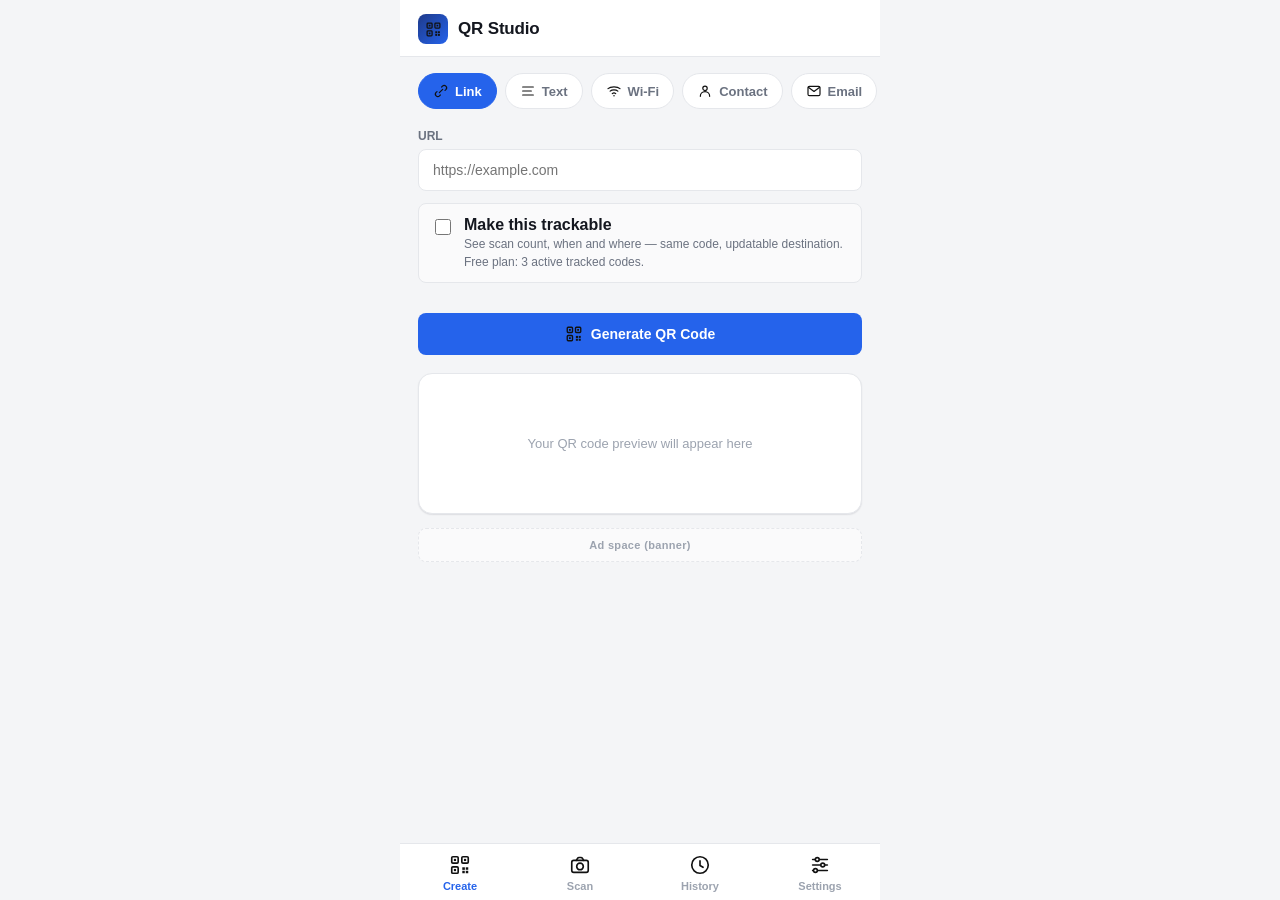
==== index.html @ a03c873e "Initial commit via Netlify [skip ci]" ====
<!doctype html>
<html lang="en">
<head>
<!-- Google tag (gtag.js) -->
<script async src="https://www.googletagmanager.com/gtag/js?id=G-S8XFE592J6"></script>
<script>
  window.dataLayer = window.dataLayer || [];
  function gtag(){dataLayer.push(arguments);}
  gtag('js', new Date());

  gtag('config', 'G-S8XFE592J6');
</script>
<meta charset="utf-8">
<meta name="google-site-verification" content="npxNkIAEqGh9HVTb2X1JfktKl0dsZ-Eme610bR7GVUo" />
<meta name="viewport" content="width=device-width, initial-scale=1, viewport-fit=cover, maximum-scale=1">
<title>QR Studio — QR Code Generator & Scanner</title>
<meta name="description" content="Scan any QR code instantly and create your own — for links, Wi-Fi, contacts, and more. Fast, private, and works offline.">
<link rel="canonical" href="https://fantastic-sunburst-6b52a4.netlify.app/">
<meta name="robots" content="index, follow">
<meta property="og:type" content="website">
<meta property="og:site_name" content="QR Studio">
<meta property="og:title" content="QR Studio — QR Code Generator & Scanner">
<meta property="og:description" content="Scan any QR code instantly and create your own — for links, Wi-Fi, contacts, and more. Fast, private, and works offline.">
<meta property="og:url" content="https://fantastic-sunburst-6b52a4.netlify.app/">
<meta property="og:image" content="https://fantastic-sunburst-6b52a4.netlify.app/icons/icon-512.png">
<meta name="twitter:card" content="summary">
<meta name="twitter:title" content="QR Studio — QR Code Generator & Scanner">
<meta name="twitter:description" content="Scan any QR code instantly and create your own — for links, Wi-Fi, contacts, and more. Fast, private, and works offline.">
<meta name="twitter:image" content="https://fantastic-sunburst-6b52a4.netlify.app/icons/icon-512.png">
<meta name="theme-color" content="#2563EB">
<script type="application/ld+json">
{
  "@context": "https://schema.org",
  "@type": "WebApplication",
  "name": "QR Studio",
  "url": "https://fantastic-sunburst-6b52a4.netlify.app/",
  "description": "Scan any QR code instantly and create your own — for links, Wi-Fi, contacts, and more. Fast, private, and works offline.",
  "applicationCategory": "UtilitiesApplication",
  "operatingSystem": "Any",
  "offers": {
    "@type": "Offer",
    "price": "0",
    "priceCurrency": "USD"
  },
  "author": {
    "@type": "Person",
    "name": "Ali Zafar"
  }
}
</script>
<link rel="manifest" href="manifest.webmanifest">
<link rel="icon" href="icons/icon-192.png">
<link rel="apple-touch-icon" href="icons/icon-192.png">
<meta name="mobile-web-app-capable" content="yes">
<meta name="apple-mobile-web-app-capable" content="yes">
<meta name="apple-mobile-web-app-status-bar-style" content="black-translucent">
<meta name="apple-mobile-web-app-title" content="QR Studio">
<link rel="stylesheet" href="css/style.css">
</head>
<body>
<svg xmlns="http://www.w3.org/2000/svg" style="display:none">
<defs>
<symbol id="i-camera" viewBox="0 0 24 24" stroke="#111" stroke-width="1.8" fill="none" stroke-linecap="round" stroke-linejoin="round">
  <path d="M8 7l1.3-2.2A2 2 0 0 1 11 3.8h2a2 2 0 0 1 1.7 1L16 7"/>
  <rect x="3" y="7" width="18" height="13" rx="2.2"/>
  <circle cx="12" cy="13.6" r="3.6"/>
</symbol>
<symbol id="i-qr" viewBox="0 0 24 24" stroke="#111" stroke-width="1.8" fill="none" stroke-linecap="round" stroke-linejoin="round">
  <rect x="3" y="3" width="7" height="7" rx="1.2"/>
  <rect x="14" y="3" width="7" height="7" rx="1.2"/>
  <rect x="3" y="14" width="7" height="7" rx="1.2"/>
  <rect x="5.3" y="5.3" width="2.4" height="2.4" fill="#111" stroke="none"/>
  <rect x="16.3" y="5.3" width="2.4" height="2.4" fill="#111" stroke="none"/>
  <rect x="5.3" y="16.3" width="2.4" height="2.4" fill="#111" stroke="none"/>
  <rect x="14.5" y="14.5" width="2.8" height="2.8" fill="#111" stroke="none"/>
  <rect x="18.3" y="14.5" width="2.7" height="2.7" fill="#111" stroke="none"/>
  <rect x="14.5" y="18.3" width="2.7" height="2.7" fill="#111" stroke="none"/>
  <rect x="18.3" y="18.3" width="2.7" height="2.7" fill="#111" stroke="none"/>
</symbol>
<symbol id="i-clock" viewBox="0 0 24 24" stroke="#111" stroke-width="1.8" fill="none" stroke-linecap="round" stroke-linejoin="round">
  <circle cx="12" cy="12" r="9"/>
  <path d="M12 7.5v5l3.3 2"/>
</symbol>
<symbol id="i-sliders" viewBox="0 0 24 24" stroke="#111" stroke-width="1.8" fill="none" stroke-linecap="round" stroke-linejoin="round">
  <line x1="4" y1="6" x2="20" y2="6"/><circle cx="9" cy="6" r="2.1" fill="#fff"/>
  <line x1="4" y1="12" x2="20" y2="12"/><circle cx="15" cy="12" r="2.1" fill="#fff"/>
  <line x1="4" y1="18" x2="20" y2="18"/><circle cx="7" cy="18" r="2.1" fill="#fff"/>
</symbol>
<symbol id="i-share" viewBox="0 0 24 24" stroke="#111" stroke-width="1.8" fill="none" stroke-linecap="round" stroke-linejoin="round">
  <circle cx="6" cy="12" r="2.3"/><circle cx="18" cy="5.5" r="2.3"/><circle cx="18" cy="18.5" r="2.3"/>
  <line x1="8" y1="10.8" x2="16" y2="6.7"/><line x1="8" y1="13.2" x2="16" y2="17.3"/>
</symbol>
<symbol id="i-copy" viewBox="0 0 24 24" stroke="#111" stroke-width="1.8" fill="none" stroke-linecap="round" stroke-linejoin="round">
  <rect x="3.5" y="3.5" width="12" height="12" rx="2"/>
  <path d="M8 20.5h9a2.5 2.5 0 0 0 2.5-2.5V9"/>
</symbol>
<symbol id="i-download" viewBox="0 0 24 24" stroke="#111" stroke-width="1.8" fill="none" stroke-linecap="round" stroke-linejoin="round">
  <path d="M12 3v12"/><path d="M7.5 10.5L12 15l4.5-4.5"/><path d="M4.5 19h15"/>
</symbol>
<symbol id="i-close" viewBox="0 0 24 24" stroke="#111" stroke-width="2" fill="none" stroke-linecap="round">
  <line x1="6" y1="6" x2="18" y2="18"/><line x1="18" y1="6" x2="6" y2="18"/>
</symbol>
<symbol id="i-check" viewBox="0 0 24 24" stroke="#111" stroke-width="2.2" fill="none" stroke-linecap="round" stroke-linejoin="round">
  <path d="M5 13l4.5 4.5L19 7"/>
</symbol>
<symbol id="i-wifi" viewBox="0 0 24 24" stroke="#111" stroke-width="1.8" fill="none" stroke-linecap="round" stroke-linejoin="round">
  <path d="M3 8.5C7 5 17 5 21 8.5"/>
  <path d="M6.2 12.2c2.9-2.5 8.7-2.5 11.6 0"/>
  <path d="M9.4 16c1.6-1.4 3.6-1.4 5.2 0"/>
  <circle cx="12" cy="19.2" r="1.1" fill="#111" stroke="none"/>
</symbol>
<symbol id="i-link" viewBox="0 0 24 24" stroke="#111" stroke-width="1.8" fill="none" stroke-linecap="round" stroke-linejoin="round">
  <path d="M9.5 14.5l5-5"/>
  <path d="M13 6l1.2-1.2a3.6 3.6 0 0 1 5.1 5.1L18 11.1"/>
  <path d="M11 18l-1.2 1.2a3.6 3.6 0 0 1-5.1-5.1L6 12.9"/>
</symbol>
<symbol id="i-person" viewBox="0 0 24 24" stroke="#111" stroke-width="1.8" fill="none" stroke-linecap="round" stroke-linejoin="round">
  <circle cx="12" cy="8" r="3.3"/>
  <path d="M5 20a7 7 0 0 1 14 0"/>
</symbol>
<symbol id="i-phone" viewBox="0 0 24 24" stroke="#111" stroke-width="1.8" fill="none" stroke-linecap="round" stroke-linejoin="round">
  <rect x="7" y="2.5" width="10" height="19" rx="2.2"/>
  <line x1="11" y1="18" x2="13" y2="18"/>
</symbol>
<symbol id="i-mail" viewBox="0 0 24 24" stroke="#111" stroke-width="1.8" fill="none" stroke-linecap="round" stroke-linejoin="round">
  <rect x="3" y="5" width="18" height="14" rx="2.2"/>
  <path d="M3.5 6.5l8.5 6.2 8.5-6.2"/>
</symbol>
<symbol id="i-text" viewBox="0 0 24 24" stroke="#111" stroke-width="1.8" fill="none" stroke-linecap="round" stroke-linejoin="round">
  <line x1="4" y1="6" x2="20" y2="6"/><line x1="4" y1="12" x2="17" y2="12"/><line x1="4" y1="18" x2="20" y2="18"/>
</symbol>
<symbol id="i-flash" viewBox="0 0 24 24" fill="#111" stroke="none">
  <path d="M13 2 4 14h6l-1 8 9-12h-6l1-8z"/>
</symbol>
<symbol id="i-chevron-left" viewBox="0 0 24 24" stroke="#111" stroke-width="2" fill="none" stroke-linecap="round" stroke-linejoin="round">
  <path d="M15 5.5l-6.5 6.5 6.5 6.5"/>
</symbol>
<symbol id="i-upload" viewBox="0 0 24 24" stroke="#111" stroke-width="1.8" fill="none" stroke-linecap="round" stroke-linejoin="round">
  <path d="M12 21V9"/><path d="M7.5 13.5L12 9l4.5 4.5"/><path d="M4.5 5h15"/>
</symbol>
<symbol id="i-trash" viewBox="0 0 24 24" stroke="#111" stroke-width="1.8" fill="none" stroke-linecap="round" stroke-linejoin="round">
  <path d="M4 7h16"/><path d="M9 7V4.3a1 1 0 0 1 1-1h4a1 1 0 0 1 1 1V7"/>
  <path d="M6 7l1 12.3a2 2 0 0 0 2 1.9h6a2 2 0 0 0 2-1.9L18 7"/>
</symbol>
<symbol id="i-image" viewBox="0 0 24 24" stroke="#111" stroke-width="1.8" fill="none" stroke-linecap="round" stroke-linejoin="round">
  <rect x="3" y="4" width="18" height="16" rx="2.2"/>
  <circle cx="8.5" cy="9.5" r="1.6" fill="#111" stroke="none"/>
  <path d="M4 17l5-5 4 4 3-3 4 4"/>
</symbol>
<symbol id="i-flip" viewBox="0 0 24 24" stroke="#111" stroke-width="1.8" fill="none" stroke-linecap="round" stroke-linejoin="round">
  <path d="M4 12a8 8 0 0 1 13.9-5.5L20 8.5"/>
  <path d="M20 4.5v4h-4"/>
  <path d="M20 12a8 8 0 0 1-13.9 5.5L4 15.5"/>
  <path d="M4 19.5v-4h4"/>
</symbol>
<symbol id="i-sun" viewBox="0 0 24 24" stroke="#111" stroke-width="1.8" fill="none" stroke-linecap="round" stroke-linejoin="round">
  <circle cx="12" cy="12" r="4"/>
  <path d="M12 2.5v2.5M12 19v2.5M4.2 4.2l1.8 1.8M18 18l1.8 1.8M2.5 12H5M19 12h2.5M4.2 19.8L6 18M18 6l1.8-1.8"/>
</symbol>
<symbol id="i-moon" viewBox="0 0 24 24" stroke="#111" stroke-width="1.8" fill="none" stroke-linecap="round" stroke-linejoin="round">
  <path d="M20 13.6A8.2 8.2 0 1 1 10.4 4a6.6 6.6 0 0 0 9.6 9.6z"/>
</symbol>
<symbol id="i-star" viewBox="0 0 24 24" fill="#111" stroke="none">
  <path d="M12 3.5l2.6 5.3 5.9.9-4.3 4.1 1 5.8L12 16.8 6.8 19.6l1-5.8-4.3-4.1 5.9-.9z"/>
</symbol>
</defs>
</svg>

<div id="app">
  <header class="topbar">
    <div class="brand">
      <div class="brand-mark"><svg class="icon"><use href="#i-qr"></use></svg></div>
      <h1>QR Studio</h1>
    </div>
  </header>

  <!-- SCAN -->
  <section id="screen-scan" class="screen">
    <div class="scan-stage">
      <video id="scan-video" playsinline muted hidden></video>
      <div class="scan-frame" hidden></div>
      <div class="scan-hint" hidden data-i18n="scan_point_hint">Point your camera at a QR code</div>
      <div class="scan-controls" hidden>
        <button class="icon-btn" id="btn-flash" type="button" aria-label="Toggle flashlight"><svg class="icon"><use href="#i-flash"></use></svg></button>
        <button class="icon-btn" id="btn-flip-cam" type="button" aria-label="Flip camera"><svg class="icon"><use href="#i-flip"></use></svg></button>
      </div>
      <div class="scan-idle" id="scan-idle">
        <svg class="icon"><use href="#i-camera"></use></svg>
        <button class="btn btn-primary" id="btn-start-scan" type="button">
          <svg class="icon"><use href="#i-camera"></use></svg> <span data-i18n="scan_start_camera">Start Camera</span>
        </button>
        <p data-i18n="scan_hint_privacy">Your camera is only used to read the code on screen — nothing is uploaded anywhere.</p>
      </div>
    </div>
    <div class="scan-actions">
      <button class="btn btn-secondary" id="btn-upload-scan" type="button">
        <svg class="icon"><use href="#i-image"></use></svg> <span data-i18n="scan_from_photo">Scan from Photo</span>
      </button>
      <input type="file" id="file-scan" accept="image/*" hidden>
    </div>

    <div class="result-card" id="scan-result" hidden>
      <span class="type-chip"><svg class="icon" style="width:13px;height:13px"><use href="#i-link"></use></svg><span>Website</span></span>
      <div class="value"></div>
      <div class="row-actions"></div>
      <div style="margin-top:12px">
        <button class="btn btn-ghost btn-sm" id="btn-scan-again" type="button" style="padding-left:0">
          <svg class="icon" style="width:16px;height:16px"><use href="#i-camera"></use></svg> <span data-i18n="scan_another">Scan another code</span>
        </button>
      </div>
    </div>

    <div class="ad-slot">Ad space (banner)</div>
  </section>

  <!-- CREATE -->
  <section id="screen-create" class="screen active">
    <div class="type-scroll" id="type-scroll"></div>
    <div class="section-pad" id="create-fields"></div>
    <div class="section-pad">
      <button class="btn btn-primary" id="btn-generate" type="button" style="width:100%">
        <svg class="icon"><use href="#i-qr"></use></svg> <span data-i18n="btn_generate">Generate QR Code</span>
      </button>
    </div>
    <div class="qr-preview-wrap">
      <div class="qr-empty" id="qr-empty" data-i18n="qr_empty_placeholder">Your QR code preview will appear here</div>
      <canvas id="qr-canvas" hidden></canvas>
      <div class="row-actions" id="qr-actions" hidden style="margin-top:16px;width:100%">
        <button class="btn btn-secondary" id="btn-download-qr" type="button"><svg class="icon"><use href="#i-download"></use></svg> <span data-i18n="btn_download">Download</span></button>
        <button class="btn btn-secondary" id="btn-share-qr" type="button"><svg class="icon"><use href="#i-share"></use></svg> <span data-i18n="btn_share">Share</span></button>
      </div>
    </div>
    <div class="ad-slot">Ad space (banner)</div>
  </section>

  <!-- HISTORY -->
  <section id="screen-history" class="screen">
    <div class="history-list" id="history-list"></div>
    <div class="ad-slot">Ad space (banner)</div>
  </section>

  <!-- SETTINGS -->
  <section id="screen-settings" class="screen">
    <div class="upgrade-card" id="upgrade-card">
      <h3 data-i18n="upgrade_title">QR Studio Pro</h3>
      <p data-i18n="upgrade_sub">No ads, plus unlimited tracked QR codes with scan analytics.</p>
      <button class="btn" id="btn-upgrade" type="button" data-i18n="upgrade_btn">Upgrade — $4.99</button>
    </div>

    <div class="settings-title" data-i18n="settings_appearance">Appearance</div>
    <div class="settings-group">
      <div class="settings-row">
        <div class="s-icon"><svg class="icon"><use href="#i-moon"></use></svg></div>
        <div class="s-label" data-i18n="settings_dark_mode">Dark mode</div>
        <button class="switch" id="sw-dark" type="button" aria-label="Toggle dark mode"></button>
      </div>
      <div class="settings-row">
        <div class="s-icon"><svg class="icon"><use href="#i-text"></use></svg></div>
        <div class="s-label" data-i18n="settings_language">Language</div>
        <select id="sel-language" class="lang-select"></select>
      </div>
    </div>

    <div class="settings-title" data-i18n="settings_general">General</div>
    <div class="settings-group">
      <div class="settings-row">
        <div class="s-icon"><svg class="icon"><use href="#i-sliders"></use></svg></div>
        <div class="s-label" data-i18n="settings_vibration">Vibration on scan</div>
        <button class="switch" id="sw-haptics" type="button" aria-label="Toggle vibration"></button>
      </div>
      <div class="settings-row" id="btn-clear-history" style="cursor:pointer">
        <div class="s-icon"><svg class="icon"><use href="#i-trash"></use></svg></div>
        <div class="s-label" data-i18n="settings_clear_history">Clear history</div>
      </div>
    </div>

    <div class="settings-title" data-i18n="settings_about">About</div>
    <div class="settings-group">
      <div class="settings-row" id="btn-rate" style="cursor:pointer">
        <div class="s-icon"><svg class="icon"><use href="#i-star"></use></svg></div>
        <div class="s-label" data-i18n="settings_rate">Rate QR Studio</div>
      </div>
      <div class="settings-row" id="btn-privacy" style="cursor:pointer">
        <div class="s-icon"><svg class="icon"><use href="#i-text"></use></svg></div>
        <div class="s-label" data-i18n="settings_privacy">Privacy Policy</div>
      </div>
      <div class="settings-row" id="btn-feedback" style="cursor:pointer">
        <div class="s-icon"><svg class="icon"><use href="#i-mail"></use></svg></div>
        <div class="s-label" data-i18n="settings_feedback">Send Feedback</div>
      </div>
      <div class="settings-row">
        <div class="s-icon"><svg class="icon"><use href="#i-check"></use></svg></div>
        <div class="s-label"><span data-i18n="settings_version">Version</span> <span class="s-sub" style="margin-left:6px">1.0.0</span></div>
      </div>
    </div>
    <div class="privacy-link">© 2026 QR Studio — Made by Ali Zafar · <a href="blog/" style="color:inherit">Blog</a></div>
  </section>

  <nav class="tabbar">
    <button class="tab active" data-screen="create" type="button"><svg class="icon"><use href="#i-qr"></use></svg><span data-i18n="nav_create">Create</span></button>
    <button class="tab" data-screen="scan" type="button"><svg class="icon"><use href="#i-camera"></use></svg><span data-i18n="nav_scan">Scan</span></button>
    <button class="tab" data-screen="history" type="button"><svg class="icon"><use href="#i-clock"></use></svg><span data-i18n="nav_history">History</span></button>
    <button class="tab" data-screen="settings" type="button"><svg class="icon"><use href="#i-sliders"></use></svg><span data-i18n="nav_settings">Settings</span></button>
  </nav>

  <div class="toast" id="toast"></div>

  <div class="sheet-backdrop" id="sheet-backdrop">
    <div class="sheet" id="sheet-content"></div>
  </div>
</div>

<script src="js/lib/jsqr.min.js"></script>
<script src="js/lib/qrcode.min.js"></script>
<script src="js/i18n.js"></script>
<script src="js/app.js"></script>
</body>
</html>
---- css/style.css ----
/* QR Studio — design system: clean, professional, utility-app aesthetic */

:root {
  --bg: #F4F5F7;
  --surface: #FFFFFF;
  --surface-2: #FAFAFB;
  --border: #E5E7EB;
  --text: #14171F;
  --text-muted: #6B7280;
  --text-faint: #9CA3AF;
  --primary: #2563EB;
  --primary-dark: #1E3A8A;
  --primary-soft: #EAF0FE;
  --danger: #DC2626;
  --success: #16A34A;
  --radius-sm: 8px;
  --radius-md: 14px;
  --radius-lg: 20px;
  --shadow-sm: 0 1px 2px rgba(16,24,40,.06), 0 1px 1px rgba(16,24,40,.04);
  --shadow-md: 0 4px 14px rgba(16,24,40,.08);
  --safe-top: env(safe-area-inset-top, 0px);
  --safe-bottom: env(safe-area-inset-bottom, 0px);
  color-scheme: light;
}

[data-theme="dark"] {
  --bg: #0E1116;
  --surface: #171B22;
  --surface-2: #1D222B;
  --border: #2A2F3A;
  --text: #F3F4F6;
  --text-muted: #9AA3B2;
  --text-faint: #6B7280;
  --primary: #4C82FF;
  --primary-dark: #8AB0FF;
  --primary-soft: #17233F;
  color-scheme: dark;
}

* { box-sizing: border-box; }
[hidden] { display: none !important; }
html, body { height: 100%; }
body {
  margin: 0;
  font-family: -apple-system, BlinkMacSystemFont, "Inter", "Segoe UI", Roboto, Helvetica, Arial, sans-serif;
  background: var(--bg);
  color: var(--text);
  -webkit-tap-highlight-color: transparent;
  overscroll-behavior-y: none;
}
button { font-family: inherit; }
.icon { width: 22px; height: 22px; flex: none; display: block; }
.icon path, .icon line, .icon rect, .icon circle { stroke: currentColor; }
.icon [fill="#111"] { fill: currentColor; }
.icon [stroke="#111"] { stroke: currentColor; }

#app {
  max-width: 480px;
  margin: 0 auto;
  min-height: 100%;
  display: flex;
  flex-direction: column;
  background: var(--bg);
  position: relative;
}

/* Top bar */
.topbar {
  padding: calc(14px + var(--safe-top)) 18px 12px;
  display: flex;
  align-items: center;
  justify-content: space-between;
  background: var(--surface);
  border-bottom: 1px solid var(--border);
  position: sticky;
  top: 0;
  z-index: 20;
}
.topbar .brand { display: flex; align-items: center; gap: 10px; }
.topbar .brand-mark {
  width: 30px; height: 30px; border-radius: 8px;
  background: linear-gradient(135deg, var(--primary-dark), var(--primary));
  display: flex; align-items: center; justify-content: center;
}
.topbar .brand-mark .icon { width: 17px; height: 17px; color: #fff; }
.topbar h1 { font-size: 17px; margin: 0; font-weight: 700; letter-spacing: -0.01em; }
.icon-btn {
  width: 38px; height: 38px; border-radius: 10px; border: none;
  background: transparent; color: var(--text-muted);
  display: flex; align-items: center; justify-content: center;
  cursor: pointer;
}
.icon-btn:active { background: var(--surface-2); }

/* Screens */
.screen { display: none; flex: 1; flex-direction: column; padding-bottom: calc(84px + var(--safe-bottom)); }
.screen.active { display: flex; }

/* Bottom nav */
.tabbar {
  position: fixed; left: 0; right: 0; bottom: 0;
  max-width: 480px; margin: 0 auto;
  background: var(--surface);
  border-top: 1px solid var(--border);
  display: flex;
  padding-bottom: var(--safe-bottom);
  z-index: 30;
}
.tab {
  flex: 1; border: none; background: none; cursor: pointer;
  display: flex; flex-direction: column; align-items: center; gap: 4px;
  padding: 10px 4px 8px;
  color: var(--text-faint);
}
.tab .icon { width: 22px; height: 22px; }
.tab span { font-size: 11px; font-weight: 600; }
.tab.active { color: var(--primary); }

/* Scan screen */
.scan-stage {
  margin: 16px 18px 0;
  border-radius: var(--radius-lg);
  overflow: hidden;
  position: relative;
  aspect-ratio: 3/4;
  background: #0B0D12;
  box-shadow: var(--shadow-md);
}
.scan-stage video { width: 100%; height: 100%; object-fit: cover; display: block; }
.scan-frame {
  position: absolute; inset: 14%;
  border: 3px solid rgba(255,255,255,.85);
  border-radius: 20px;
  box-shadow: 0 0 0 999px rgba(0,0,0,.28);
}
.scan-frame::before, .scan-frame::after { content: none; }
.scan-hint {
  position: absolute; left: 0; right: 0; bottom: 14px;
  text-align: center; color: #fff; font-size: 13px; font-weight: 600;
  text-shadow: 0 1px 4px rgba(0,0,0,.5);
}
.scan-controls {
  position: absolute; top: 12px; right: 12px; display: flex; gap: 8px;
}
.scan-controls .icon-btn { background: rgba(0,0,0,.35); color: #fff; }
.scan-idle {
  display: flex; flex-direction: column; align-items: center; justify-content: center;
  gap: 14px; color: #fff; height: 100%; padding: 24px; text-align: center;
}
.scan-idle .icon { width: 40px; height: 40px; color: rgba(255,255,255,.7); }
.scan-idle p { margin: 0; font-size: 13px; color: rgba(255,255,255,.65); max-width: 240px; }

.scan-actions { display: flex; gap: 10px; margin: 14px 18px 0; }
.result-card {
  margin: 16px 18px 0; background: var(--surface); border: 1px solid var(--border);
  border-radius: var(--radius-md); padding: 16px; box-shadow: var(--shadow-sm);
}
.result-card .type-chip {
  display: inline-flex; align-items: center; gap: 6px; font-size: 11px; font-weight: 700;
  color: var(--primary); background: var(--primary-soft); padding: 4px 10px; border-radius: 999px;
  text-transform: uppercase; letter-spacing: .03em;
}
.result-card .value { margin: 10px 0 14px; font-size: 15px; line-height: 1.5; word-break: break-word; }
.result-card .value a { color: var(--primary); text-decoration: none; }
.row-actions { display: flex; gap: 8px; flex-wrap: wrap; }

/* Buttons */
.btn {
  border: none; border-radius: var(--radius-sm); padding: 12px 16px; font-size: 14px;
  font-weight: 700; cursor: pointer; display: flex; align-items: center; justify-content: center; gap: 8px;
}
.btn .icon { width: 18px; height: 18px; }
.btn-primary { background: var(--primary); color: #fff; }
.btn-primary:active { background: var(--primary-dark); }
.btn-secondary { background: var(--surface-2); color: var(--text); border: 1px solid var(--border); }
.row-actions .btn, .scan-actions .btn { flex: 1; }
.btn-ghost { background: transparent; color: var(--primary); }
.btn-sm { padding: 9px 12px; font-size: 13px; }
.btn-danger-outline { background: transparent; color: var(--danger); border: 1px solid #F3D0D0; }

/* Create screen */
.section-pad { padding: 16px 18px 0; }
.type-scroll { display: flex; gap: 8px; overflow-x: auto; padding: 16px 18px 4px; scrollbar-width: none; }
.type-scroll::-webkit-scrollbar { display: none; }
.type-chip-btn {
  flex: none; display: flex; align-items: center; gap: 6px; padding: 9px 14px;
  border-radius: 999px; border: 1px solid var(--border); background: var(--surface);
  color: var(--text-muted); font-size: 13px; font-weight: 600; cursor: pointer;
}
.type-chip-btn .icon { width: 16px; height: 16px; }
.type-chip-btn.active { background: var(--primary); color: #fff; border-color: var(--primary); }

.track-toggle-row {
  display: flex; align-items: flex-start; gap: 10px; margin: 4px 0 14px;
  padding: 12px; border: 1px solid var(--border); border-radius: var(--radius-sm); background: var(--surface-2);
  cursor: pointer;
}
.track-toggle-row input { margin-top: 3px; flex: none; width: 16px; height: 16px; accent-color: var(--primary); }
.track-toggle-row .sub { font-weight: 400; color: var(--text-muted); font-size: 12px; }
.stats-box { background: var(--surface-2); border-radius: var(--radius-sm); padding: 12px 14px; margin-top: 12px; font-size: 13px; }
.stats-count { font-size: 20px; font-weight: 800; color: var(--primary); margin-bottom: 8px; }
.stats-row { color: var(--text-muted); font-size: 12px; padding: 3px 0; }

.field { margin-bottom: 12px; }
.field label { display: block; font-size: 12px; font-weight: 700; color: var(--text-muted); margin-bottom: 6px; }
.field input, .field select, .field textarea {
  width: 100%; padding: 12px 14px; border-radius: var(--radius-sm); border: 1px solid var(--border);
  background: var(--surface); color: var(--text); font-size: 14px; font-family: inherit;
}
.field textarea { resize: vertical; min-height: 80px; }
.field-row { display: flex; gap: 10px; }
.field-row .field { flex: 1; }

.qr-preview-wrap {
  margin: 18px 18px 0; background: var(--surface); border: 1px solid var(--border);
  border-radius: var(--radius-md); padding: 22px; display: flex; flex-direction: column;
  align-items: center; box-shadow: var(--shadow-sm);
}
.qr-preview-wrap canvas { border-radius: 10px; max-width: 100%; height: auto; }
.qr-empty { color: var(--text-faint); font-size: 13px; text-align: center; padding: 40px 10px; }

/* History */
.history-list { padding: 8px 18px 0; display: flex; flex-direction: column; gap: 10px; }
.history-item {
  display: flex; align-items: center; gap: 12px; background: var(--surface);
  border: 1px solid var(--border); border-radius: var(--radius-md); padding: 12px 14px;
  box-shadow: var(--shadow-sm); cursor: pointer;
}
.history-item .h-icon {
  width: 38px; height: 38px; border-radius: 10px; background: var(--primary-soft);
  display: flex; align-items: center; justify-content: center; flex: none; color: var(--primary);
}
.history-item .h-icon .icon { width: 18px; height: 18px; }
.history-item .h-body { flex: 1; min-width: 0; }
.history-item .h-title { font-size: 14px; font-weight: 600; white-space: nowrap; overflow: hidden; text-overflow: ellipsis; }
.history-item .h-meta { font-size: 11.5px; color: var(--text-faint); margin-top: 2px; }
.history-item .h-tag { font-size: 10px; font-weight: 700; color: var(--text-faint); }
.empty-state { text-align: center; padding: 60px 30px; color: var(--text-faint); }
.empty-state .icon { width: 46px; height: 46px; margin-bottom: 14px; color: var(--text-faint); opacity: .6; }
.empty-state p { font-size: 13px; margin: 0; }

/* Settings */
.settings-group { margin: 18px 18px 0; background: var(--surface); border: 1px solid var(--border); border-radius: var(--radius-md); overflow: hidden; box-shadow: var(--shadow-sm); }
.settings-row { display: flex; align-items: center; gap: 12px; padding: 14px 16px; border-bottom: 1px solid var(--border); }
.settings-row:last-child { border-bottom: none; }
.settings-row .s-icon { width: 32px; height: 32px; border-radius: 9px; background: var(--surface-2); display: flex; align-items: center; justify-content: center; color: var(--text-muted); flex: none; }
.settings-row .s-icon .icon { width: 17px; height: 17px; }
.settings-row .s-label { flex: 1; font-size: 14px; font-weight: 600; }
.settings-row .s-sub { font-size: 11.5px; color: var(--text-faint); margin-top: 1px; font-weight: 400; }
.settings-title { padding: 18px 18px 6px; font-size: 12px; font-weight: 700; color: var(--text-faint); text-transform: uppercase; letter-spacing: .04em; }

.lang-select {
  font-family: inherit; font-size: 13px; font-weight: 600; color: var(--text);
  background: var(--surface-2); border: 1px solid var(--border); border-radius: 8px;
  padding: 7px 10px; max-width: 130px;
}

.switch { width: 42px; height: 25px; border-radius: 999px; background: var(--border); position: relative; border: none; cursor: pointer; flex: none; }
.switch::after { content: ""; position: absolute; width: 21px; height: 21px; border-radius: 50%; background: #fff; top: 2px; left: 2px; transition: transform .15s; box-shadow: 0 1px 3px rgba(0,0,0,.3); }
.switch.on { background: var(--primary); }
.switch.on::after { transform: translateX(17px); }

/* RTL (Arabic, Urdu) */
html[dir="rtl"] .switch::after { left: auto; right: 2px; }
html[dir="rtl"] .switch.on::after { transform: translateX(-17px); }
html[dir="rtl"] .h-title, html[dir="rtl"] .h-meta { text-align: right; }
html[dir="rtl"] .type-scroll { direction: rtl; }
html[dir="rtl"] .field label { text-align: right; }
html[dir="rtl"] .lang-select { text-align: right; }

.upgrade-card {
  margin: 18px 18px 0; padding: 18px; border-radius: var(--radius-md);
  background: linear-gradient(135deg, var(--primary-dark), var(--primary)); color: #fff;
  box-shadow: var(--shadow-md);
}
.upgrade-card h3 { margin: 0 0 4px; font-size: 15px; }
.upgrade-card p { margin: 0 0 14px; font-size: 12.5px; color: rgba(255,255,255,.85); }
.upgrade-card .btn { background: #fff; color: #1E3A8A; width: 100%; }

/* Ad slot */
.ad-slot {
  margin: 14px 18px 0; border-radius: var(--radius-sm); border: 1px dashed var(--border);
  background: var(--surface-2); color: var(--text-faint); font-size: 11px; font-weight: 600;
  text-align: center; padding: 10px; letter-spacing: .03em;
}

/* Toast */
.toast {
  position: fixed; left: 50%; bottom: calc(96px + var(--safe-bottom)); transform: translate(-50%, 12px);
  background: #14171F; color: #fff; padding: 11px 18px; border-radius: 999px; font-size: 13px; font-weight: 600;
  opacity: 0; pointer-events: none; transition: opacity .18s, transform .18s; z-index: 60; max-width: 85%;
  text-align: center; box-shadow: var(--shadow-md);
}
.toast.show { opacity: 1; transform: translate(-50%, 0); }

/* Modal (result-from-scan overlay uses inline result card instead; this is for confirmations) */
.sheet-backdrop {
  position: fixed; inset: 0; background: rgba(10,12,16,.5); z-index: 50; display: none;
  align-items: flex-end; justify-content: center;
}
.sheet-backdrop.show { display: flex; }
.sheet {
  background: var(--surface); width: 100%; max-width: 480px; border-radius: 20px 20px 0 0;
  padding: 20px 18px calc(22px + var(--safe-bottom)); box-shadow: 0 -8px 30px rgba(0,0,0,.2);
}
.sheet h3 { margin: 0 0 4px; font-size: 16px; }
.sheet p { margin: 0 0 16px; font-size: 13px; color: var(--text-muted); }
.sheet .row-actions { gap: 10px; }

.privacy-link { text-align: center; padding: 18px; font-size: 12px; color: var(--text-faint); }
.privacy-link a { color: var(--text-muted); }
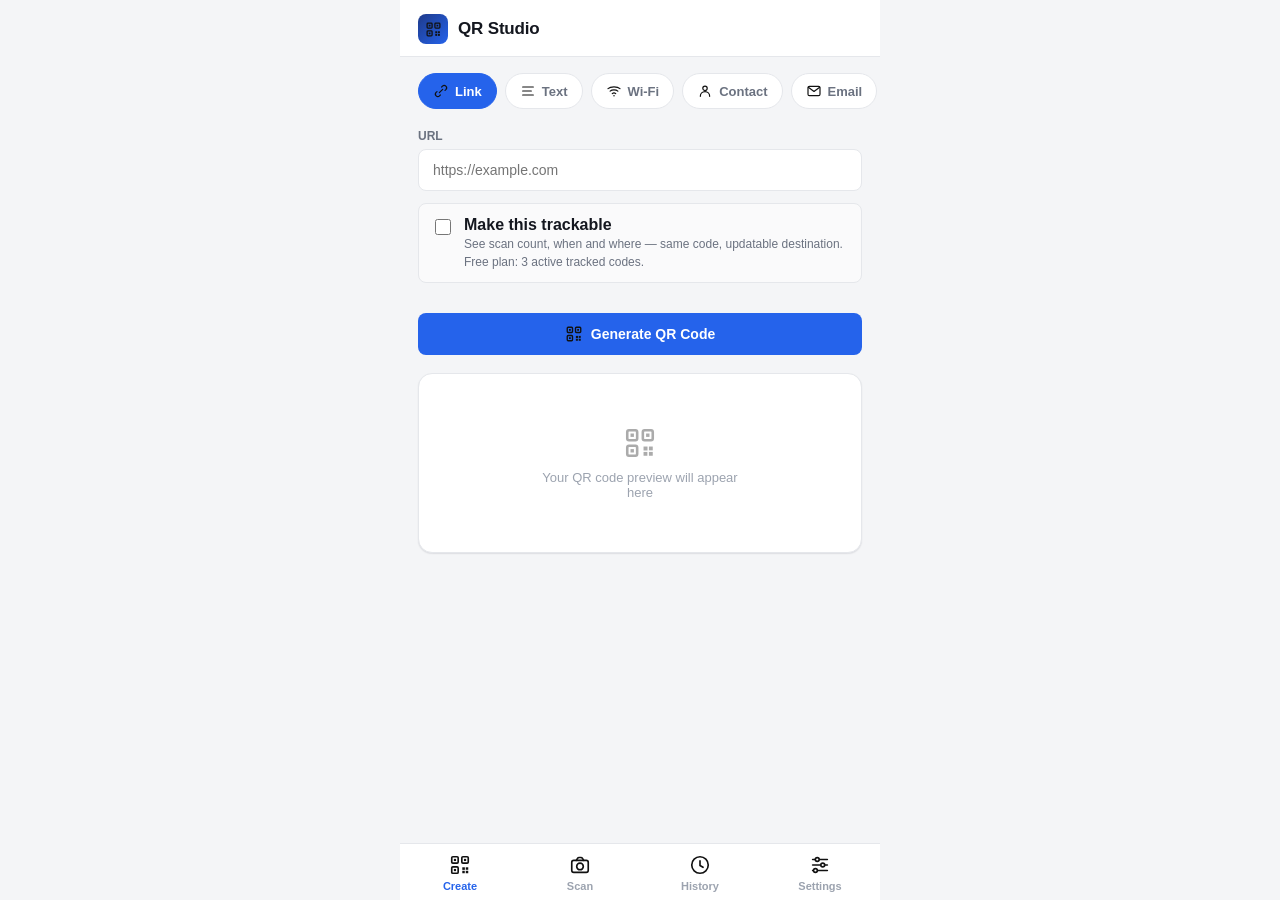
==== commit 86bc0e20: "Update site content and QR generator functionality Refresh blog pages, homepage, styles, and app/i18" ====
--- a/index.html
+++ b/index.html
@@ -13,30 +13,31 @@
 <meta charset="utf-8">
 <meta name="google-site-verification" content="npxNkIAEqGh9HVTb2X1JfktKl0dsZ-Eme610bR7GVUo" />
 <meta name="viewport" content="width=device-width, initial-scale=1, viewport-fit=cover, maximum-scale=1">
-<title>QR Studio — QR Code Generator & Scanner</title>
-<meta name="description" content="Scan any QR code instantly and create your own — for links, Wi-Fi, contacts, and more. Fast, private, and works offline.">
-<link rel="canonical" href="https://fantastic-sunburst-6b52a4.netlify.app/">
+<title>Free QR Code Generator & QR Code Scanner Online — Custom QR Studio</title>
+<meta name="description" content="Free QR code generator and QR code scanner online — no app, no signup. Create custom QR codes for links, WiFi, contacts and more with QR Studio in seconds.">
+<meta name="keywords" content="Free QR Code Generator, QR Code Scanner Online, Custom QR Studio, QR code generator, QR code scanner, WiFi QR code, create QR code free">
+<link rel="canonical" href="https://qrstudiogen.netlify.app/">
 <meta name="robots" content="index, follow">
 <meta property="og:type" content="website">
 <meta property="og:site_name" content="QR Studio">
-<meta property="og:title" content="QR Studio — QR Code Generator & Scanner">
-<meta property="og:description" content="Scan any QR code instantly and create your own — for links, Wi-Fi, contacts, and more. Fast, private, and works offline.">
-<meta property="og:url" content="https://fantastic-sunburst-6b52a4.netlify.app/">
-<meta property="og:image" content="https://fantastic-sunburst-6b52a4.netlify.app/icons/icon-512.png">
+<meta property="og:title" content="Free QR Code Generator & QR Code Scanner Online — QR Studio">
+<meta property="og:description" content="Create custom QR codes free and scan any QR code online — no app, no signup. Fast, private, and works offline.">
+<meta property="og:url" content="https://qrstudiogen.netlify.app/">
+<meta property="og:image" content="https://qrstudiogen.netlify.app/icons/icon-512.png">
 <meta name="twitter:card" content="summary">
-<meta name="twitter:title" content="QR Studio — QR Code Generator & Scanner">
-<meta name="twitter:description" content="Scan any QR code instantly and create your own — for links, Wi-Fi, contacts, and more. Fast, private, and works offline.">
-<meta name="twitter:image" content="https://fantastic-sunburst-6b52a4.netlify.app/icons/icon-512.png">
+<meta name="twitter:title" content="Free QR Code Generator & QR Code Scanner Online — QR Studio">
+<meta name="twitter:description" content="Create custom QR codes free and scan any QR code online — no app, no signup. Fast, private, and works offline.">
+<meta name="twitter:image" content="https://qrstudiogen.netlify.app/icons/icon-512.png">
 <meta name="theme-color" content="#2563EB">
 <script type="application/ld+json">
 {
   "@context": "https://schema.org",
   "@type": "WebApplication",
   "name": "QR Studio",
-  "url": "https://fantastic-sunburst-6b52a4.netlify.app/",
-  "description": "Scan any QR code instantly and create your own — for links, Wi-Fi, contacts, and more. Fast, private, and works offline.",
-  "applicationCategory": "UtilitiesApplication",
-  "operatingSystem": "Any",
+  "url": "https://qrstudiogen.netlify.app/",
+  "description": "Free QR code generator and QR code scanner online — no app, no signup. Create custom QR codes for links, WiFi, contacts and more with QR Studio in seconds.",
+  "applicationCategory": "BusinessApplication",
+  "operatingSystem": "All",
   "offers": {
     "@type": "Offer",
     "price": "0",
@@ -153,10 +154,6 @@
   <path d="M20 12a8 8 0 0 1-13.9 5.5L4 15.5"/>
   <path d="M4 19.5v-4h4"/>
 </symbol>
-<symbol id="i-sun" viewBox="0 0 24 24" stroke="#111" stroke-width="1.8" fill="none" stroke-linecap="round" stroke-linejoin="round">
-  <circle cx="12" cy="12" r="4"/>
-  <path d="M12 2.5v2.5M12 19v2.5M4.2 4.2l1.8 1.8M18 18l1.8 1.8M2.5 12H5M19 12h2.5M4.2 19.8L6 18M18 6l1.8-1.8"/>
-</symbol>
 <symbol id="i-moon" viewBox="0 0 24 24" stroke="#111" stroke-width="1.8" fill="none" stroke-linecap="round" stroke-linejoin="round">
   <path d="M20 13.6A8.2 8.2 0 1 1 10.4 4a6.6 6.6 0 0 0 9.6 9.6z"/>
 </symbol>
@@ -169,138 +166,145 @@
 <div id="app">
   <header class="topbar">
     <div class="brand">
-      <div class="brand-mark"><svg class="icon"><use href="#i-qr"></use></svg></div>
+      <div class="brand-mark" aria-hidden="true"><svg class="icon"><use href="#i-qr"></use></svg></div>
       <h1>QR Studio</h1>
     </div>
   </header>
 
   <!-- SCAN -->
-  <section id="screen-scan" class="screen">
+  <section id="screen-scan" class="screen" aria-labelledby="h-scan">
+    <h2 id="h-scan" class="sr-only" data-i18n="nav_scan">QR Code Scanner</h2>
     <div class="scan-stage">
       <video id="scan-video" playsinline muted hidden></video>
       <div class="scan-frame" hidden></div>
       <div class="scan-hint" hidden data-i18n="scan_point_hint">Point your camera at a QR code</div>
       <div class="scan-controls" hidden>
-        <button class="icon-btn" id="btn-flash" type="button" aria-label="Toggle flashlight"><svg class="icon"><use href="#i-flash"></use></svg></button>
-        <button class="icon-btn" id="btn-flip-cam" type="button" aria-label="Flip camera"><svg class="icon"><use href="#i-flip"></use></svg></button>
+        <button class="icon-btn" id="btn-flash" type="button" aria-label="Toggle flashlight"><svg class="icon" aria-hidden="true"><use href="#i-flash"></use></svg></button>
+        <button class="icon-btn" id="btn-flip-cam" type="button" aria-label="Flip camera"><svg class="icon" aria-hidden="true"><use href="#i-flip"></use></svg></button>
       </div>
       <div class="scan-idle" id="scan-idle">
-        <svg class="icon"><use href="#i-camera"></use></svg>
-        <button class="btn btn-primary" id="btn-start-scan" type="button">
-          <svg class="icon"><use href="#i-camera"></use></svg> <span data-i18n="scan_start_camera">Start Camera</span>
+        <svg class="icon" aria-hidden="true"><use href="#i-camera"></use></svg>
+        <button class="btn btn-primary" id="btn-start-scan" type="button" aria-label="Start camera to scan a QR code">
+          <svg class="icon" aria-hidden="true"><use href="#i-camera"></use></svg> <span data-i18n="scan_start_camera">Start Camera</span>
         </button>
         <p data-i18n="scan_hint_privacy">Your camera is only used to read the code on screen — nothing is uploaded anywhere.</p>
       </div>
     </div>
     <div class="scan-actions">
-      <button class="btn btn-secondary" id="btn-upload-scan" type="button">
-        <svg class="icon"><use href="#i-image"></use></svg> <span data-i18n="scan_from_photo">Scan from Photo</span>
-      </button>
-      <input type="file" id="file-scan" accept="image/*" hidden>
+      <button class="btn btn-secondary" id="btn-upload-scan" type="button" aria-label="Scan a QR code from a photo">
+        <svg class="icon" aria-hidden="true"><use href="#i-image"></use></svg> <span data-i18n="scan_from_photo">Scan from Photo</span>
+      </button>
+      <input type="file" id="file-scan" accept="image/*" hidden aria-label="Choose a photo containing a QR code">
     </div>
 
     <div class="result-card" id="scan-result" hidden>
-      <span class="type-chip"><svg class="icon" style="width:13px;height:13px"><use href="#i-link"></use></svg><span>Website</span></span>
+      <span class="type-chip"><svg class="icon" style="width:13px;height:13px" aria-hidden="true"><use href="#i-link"></use></svg><span>Website</span></span>
       <div class="value"></div>
       <div class="row-actions"></div>
       <div style="margin-top:12px">
-        <button class="btn btn-ghost btn-sm" id="btn-scan-again" type="button" style="padding-left:0">
-          <svg class="icon" style="width:16px;height:16px"><use href="#i-camera"></use></svg> <span data-i18n="scan_another">Scan another code</span>
+        <button class="btn btn-ghost btn-sm" id="btn-scan-again" type="button" style="padding-left:0" aria-label="Scan another QR code">
+          <svg class="icon" style="width:16px;height:16px" aria-hidden="true"><use href="#i-camera"></use></svg> <span data-i18n="scan_another">Scan another code</span>
         </button>
       </div>
     </div>
 
-    <div class="ad-slot">Ad space (banner)</div>
+    <div class="ad-slot" id="ad-slot-scan" hidden></div>
   </section>
 
   <!-- CREATE -->
-  <section id="screen-create" class="screen active">
+  <section id="screen-create" class="screen active" aria-labelledby="h-create">
+    <h2 id="h-create" class="sr-only" data-i18n="nav_create">Create a QR Code</h2>
     <div class="type-scroll" id="type-scroll"></div>
     <div class="section-pad" id="create-fields"></div>
     <div class="section-pad">
       <button class="btn btn-primary" id="btn-generate" type="button" style="width:100%">
-        <svg class="icon"><use href="#i-qr"></use></svg> <span data-i18n="btn_generate">Generate QR Code</span>
+        <svg class="icon" aria-hidden="true"><use href="#i-qr"></use></svg> <span data-i18n="btn_generate">Generate QR Code</span>
       </button>
     </div>
     <div class="qr-preview-wrap">
-      <div class="qr-empty" id="qr-empty" data-i18n="qr_empty_placeholder">Your QR code preview will appear here</div>
+      <div class="qr-empty" id="qr-empty">
+        <svg class="icon" aria-hidden="true"><use href="#i-qr"></use></svg>
+        <p data-i18n="qr_empty_placeholder">Your QR code preview will appear here</p>
+      </div>
       <canvas id="qr-canvas" hidden></canvas>
       <div class="row-actions" id="qr-actions" hidden style="margin-top:16px;width:100%">
-        <button class="btn btn-secondary" id="btn-download-qr" type="button"><svg class="icon"><use href="#i-download"></use></svg> <span data-i18n="btn_download">Download</span></button>
-        <button class="btn btn-secondary" id="btn-share-qr" type="button"><svg class="icon"><use href="#i-share"></use></svg> <span data-i18n="btn_share">Share</span></button>
-      </div>
-    </div>
-    <div class="ad-slot">Ad space (banner)</div>
+        <button class="btn btn-secondary" id="btn-download-qr" type="button" aria-label="Download QR code as image"><svg class="icon" aria-hidden="true"><use href="#i-download"></use></svg> <span data-i18n="btn_download">Download</span></button>
+        <button class="btn btn-secondary" id="btn-share-qr" type="button" aria-label="Share QR code"><svg class="icon" aria-hidden="true"><use href="#i-share"></use></svg> <span data-i18n="btn_share">Share</span></button>
+      </div>
+    </div>
+    <div class="ad-slot" id="ad-slot-create" hidden></div>
   </section>
 
   <!-- HISTORY -->
-  <section id="screen-history" class="screen">
+  <section id="screen-history" class="screen" aria-labelledby="h-history">
+    <h2 id="h-history" class="sr-only" data-i18n="nav_history">QR Code History</h2>
     <div class="history-list" id="history-list"></div>
-    <div class="ad-slot">Ad space (banner)</div>
+    <div class="ad-slot" id="ad-slot-history" hidden></div>
   </section>
 
   <!-- SETTINGS -->
-  <section id="screen-settings" class="screen">
+  <section id="screen-settings" class="screen" aria-labelledby="h-settings">
+    <h2 id="h-settings" class="sr-only" data-i18n="nav_settings">Settings</h2>
     <div class="upgrade-card" id="upgrade-card">
       <h3 data-i18n="upgrade_title">QR Studio Pro</h3>
       <p data-i18n="upgrade_sub">No ads, plus unlimited tracked QR codes with scan analytics.</p>
       <button class="btn" id="btn-upgrade" type="button" data-i18n="upgrade_btn">Upgrade — $4.99</button>
     </div>
 
-    <div class="settings-title" data-i18n="settings_appearance">Appearance</div>
+    <h3 class="settings-title" data-i18n="settings_appearance">Appearance</h3>
     <div class="settings-group">
       <div class="settings-row">
-        <div class="s-icon"><svg class="icon"><use href="#i-moon"></use></svg></div>
+        <div class="s-icon" aria-hidden="true"><svg class="icon"><use href="#i-moon"></use></svg></div>
         <div class="s-label" data-i18n="settings_dark_mode">Dark mode</div>
         <button class="switch" id="sw-dark" type="button" aria-label="Toggle dark mode"></button>
       </div>
       <div class="settings-row">
-        <div class="s-icon"><svg class="icon"><use href="#i-text"></use></svg></div>
-        <div class="s-label" data-i18n="settings_language">Language</div>
-        <select id="sel-language" class="lang-select"></select>
-      </div>
-    </div>
-
-    <div class="settings-title" data-i18n="settings_general">General</div>
+        <div class="s-icon" aria-hidden="true"><svg class="icon"><use href="#i-text"></use></svg></div>
+        <label class="s-label" for="sel-language" data-i18n="settings_language">Language</label>
+        <select id="sel-language" class="lang-select" aria-label="Select language"></select>
+      </div>
+    </div>
+
+    <h3 class="settings-title" data-i18n="settings_general">General</h3>
     <div class="settings-group">
       <div class="settings-row">
-        <div class="s-icon"><svg class="icon"><use href="#i-sliders"></use></svg></div>
+        <div class="s-icon" aria-hidden="true"><svg class="icon"><use href="#i-sliders"></use></svg></div>
         <div class="s-label" data-i18n="settings_vibration">Vibration on scan</div>
         <button class="switch" id="sw-haptics" type="button" aria-label="Toggle vibration"></button>
       </div>
-      <div class="settings-row" id="btn-clear-history" style="cursor:pointer">
-        <div class="s-icon"><svg class="icon"><use href="#i-trash"></use></svg></div>
+      <button class="settings-row" id="btn-clear-history" type="button">
+        <div class="s-icon" aria-hidden="true"><svg class="icon"><use href="#i-trash"></use></svg></div>
         <div class="s-label" data-i18n="settings_clear_history">Clear history</div>
-      </div>
-    </div>
-
-    <div class="settings-title" data-i18n="settings_about">About</div>
+      </button>
+    </div>
+
+    <h3 class="settings-title" data-i18n="settings_about">About</h3>
     <div class="settings-group">
-      <div class="settings-row" id="btn-rate" style="cursor:pointer">
-        <div class="s-icon"><svg class="icon"><use href="#i-star"></use></svg></div>
+      <button class="settings-row" id="btn-rate" type="button">
+        <div class="s-icon" aria-hidden="true"><svg class="icon"><use href="#i-star"></use></svg></div>
         <div class="s-label" data-i18n="settings_rate">Rate QR Studio</div>
-      </div>
-      <div class="settings-row" id="btn-privacy" style="cursor:pointer">
-        <div class="s-icon"><svg class="icon"><use href="#i-text"></use></svg></div>
+      </button>
+      <button class="settings-row" id="btn-privacy" type="button">
+        <div class="s-icon" aria-hidden="true"><svg class="icon"><use href="#i-text"></use></svg></div>
         <div class="s-label" data-i18n="settings_privacy">Privacy Policy</div>
-      </div>
-      <div class="settings-row" id="btn-feedback" style="cursor:pointer">
-        <div class="s-icon"><svg class="icon"><use href="#i-mail"></use></svg></div>
+      </button>
+      <button class="settings-row" id="btn-feedback" type="button">
+        <div class="s-icon" aria-hidden="true"><svg class="icon"><use href="#i-mail"></use></svg></div>
         <div class="s-label" data-i18n="settings_feedback">Send Feedback</div>
-      </div>
+      </button>
       <div class="settings-row">
-        <div class="s-icon"><svg class="icon"><use href="#i-check"></use></svg></div>
+        <div class="s-icon" aria-hidden="true"><svg class="icon"><use href="#i-check"></use></svg></div>
         <div class="s-label"><span data-i18n="settings_version">Version</span> <span class="s-sub" style="margin-left:6px">1.0.0</span></div>
       </div>
     </div>
     <div class="privacy-link">© 2026 QR Studio — Made by Ali Zafar · <a href="blog/" style="color:inherit">Blog</a></div>
   </section>
 
-  <nav class="tabbar">
-    <button class="tab active" data-screen="create" type="button"><svg class="icon"><use href="#i-qr"></use></svg><span data-i18n="nav_create">Create</span></button>
-    <button class="tab" data-screen="scan" type="button"><svg class="icon"><use href="#i-camera"></use></svg><span data-i18n="nav_scan">Scan</span></button>
-    <button class="tab" data-screen="history" type="button"><svg class="icon"><use href="#i-clock"></use></svg><span data-i18n="nav_history">History</span></button>
-    <button class="tab" data-screen="settings" type="button"><svg class="icon"><use href="#i-sliders"></use></svg><span data-i18n="nav_settings">Settings</span></button>
+  <nav class="tabbar" aria-label="Main navigation">
+    <button class="tab active" data-screen="create" type="button" aria-label="Create a QR code"><svg class="icon" aria-hidden="true"><use href="#i-qr"></use></svg><span data-i18n="nav_create">Create</span></button>
+    <button class="tab" data-screen="scan" type="button" aria-label="Scan a QR code"><svg class="icon" aria-hidden="true"><use href="#i-camera"></use></svg><span data-i18n="nav_scan">Scan</span></button>
+    <button class="tab" data-screen="history" type="button" aria-label="View QR code history"><svg class="icon" aria-hidden="true"><use href="#i-clock"></use></svg><span data-i18n="nav_history">History</span></button>
+    <button class="tab" data-screen="settings" type="button" aria-label="Open settings"><svg class="icon" aria-hidden="true"><use href="#i-sliders"></use></svg><span data-i18n="nav_settings">Settings</span></button>
   </nav>
 
   <div class="toast" id="toast"></div>
--- a/css/style.css
+++ b/css/style.css
@@ -39,6 +39,10 @@
 
 * { box-sizing: border-box; }
 [hidden] { display: none !important; }
+.sr-only {
+  position: absolute; width: 1px; height: 1px; padding: 0; margin: -1px;
+  overflow: hidden; clip: rect(0,0,0,0); white-space: nowrap; border: 0;
+}
 html, body { height: 100%; }
 body {
   margin: 0;
@@ -217,7 +221,12 @@
   align-items: center; box-shadow: var(--shadow-sm);
 }
 .qr-preview-wrap canvas { border-radius: 10px; max-width: 100%; height: auto; }
-.qr-empty { color: var(--text-faint); font-size: 13px; text-align: center; padding: 40px 10px; }
+.qr-empty {
+  color: var(--text-faint); text-align: center; padding: 30px 10px;
+  display: flex; flex-direction: column; align-items: center; gap: 10px;
+}
+.qr-empty .icon { width: 34px; height: 34px; opacity: .35; }
+.qr-empty p { margin: 0; font-size: 13px; max-width: 220px; }
 
 /* History */
 .history-list { padding: 8px 18px 0; display: flex; flex-direction: column; gap: 10px; }
@@ -241,8 +250,14 @@
 
 /* Settings */
 .settings-group { margin: 18px 18px 0; background: var(--surface); border: 1px solid var(--border); border-radius: var(--radius-md); overflow: hidden; box-shadow: var(--shadow-sm); }
-.settings-row { display: flex; align-items: center; gap: 12px; padding: 14px 16px; border-bottom: 1px solid var(--border); }
+.settings-row {
+  display: flex; align-items: center; gap: 12px; padding: 14px 16px; border-bottom: 1px solid var(--border);
+  width: 100%; background: none; border-left: none; border-right: none; border-top: none;
+  font-family: inherit; text-align: left; color: inherit;
+}
+button.settings-row { -webkit-appearance: none; appearance: none; cursor: pointer; }
 .settings-row:last-child { border-bottom: none; }
+button.settings-row:active { background: var(--surface-2); }
 .settings-row .s-icon { width: 32px; height: 32px; border-radius: 9px; background: var(--surface-2); display: flex; align-items: center; justify-content: center; color: var(--text-muted); flex: none; }
 .settings-row .s-icon .icon { width: 17px; height: 17px; }
 .settings-row .s-label { flex: 1; font-size: 14px; font-weight: 600; }
